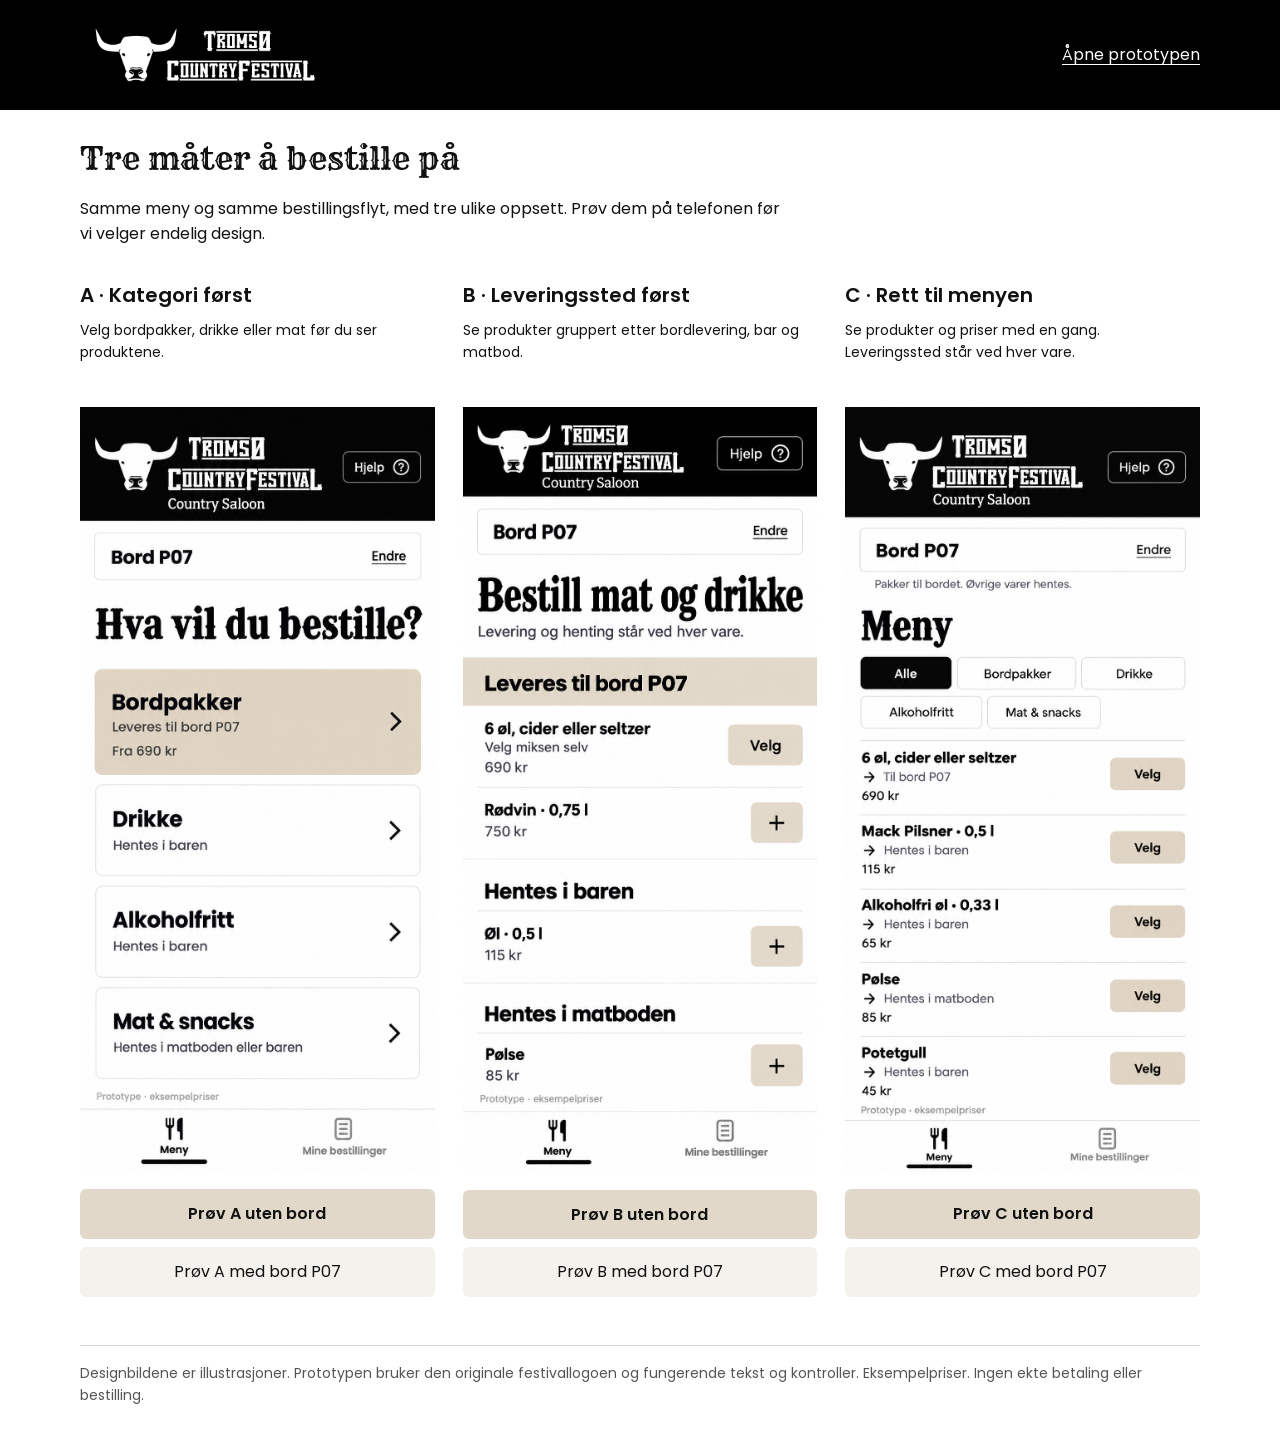
==== design.html @ c2294c07 "Add Country Saloon mobile design gallery and demo assets" ====
<!doctype html>
<html lang="nb">
<meta charset="utf-8">
<meta name="viewport" content="width=device-width, initial-scale=1">
<meta name="theme-color" content="#000000">
<title>Tre menyforslag · Country Saloon</title>
<style>
@font-face{font-family:Poppins;src:url(assets/Poppins-Regular.ttf);font-weight:400;font-display:swap}@font-face{font-family:Poppins;src:url(assets/Poppins-SemiBold.ttf);font-weight:600;font-display:swap}@font-face{font-family:Rye;src:url(assets/Rye.ttf);font-display:swap}
*{box-sizing:border-box}body{margin:0;background:#fff;color:#111;font:16px/1.6 Poppins,Arial,sans-serif}header{background:#000;color:#fff;padding:24px max(20px,calc((100vw - 1120px)/2));display:flex;align-items:center;gap:24px;flex-wrap:wrap}header img{width:248px;max-width:100%;height:auto}header a{margin-left:auto;color:#fff;text-underline-offset:4px;min-height:44px;display:inline-flex;align-items:center}main{max-width:1160px;margin:auto;padding:28px 20px 48px}h1{font:32px/1.3 Rye,Georgia,serif;margin:0 0 16px}h2{font-size:20px;margin:0 0 8px}p{max-width:70ch;margin:0 0 20px}.options{display:grid;grid-template-columns:repeat(3,minmax(0,1fr));gap:28px;margin-top:32px}.options article{min-width:0}.options article>p{font-size:14px;min-height:68px}.options img{display:block;width:100%;height:auto;background:#f4f2ed}.actions{display:flex;flex-direction:column;gap:8px;margin:16px 0}.actions a{display:block;background:#e1d8c9;color:#111;font-weight:600;padding:12px 16px;min-height:48px;text-decoration:none;text-align:center;border-radius:6px}.actions a:last-child{background:#f4f2ed;font-weight:400}a:focus-visible{outline:3px solid #111;outline-offset:4px}header a:focus-visible{outline-color:#e1d8c9}::selection{color:#fff;background:#111}footer{margin-top:32px;border-top:1px solid #d7d5d1;padding-top:16px;font-size:14px;color:#555}@media(max-width:760px){.options{grid-template-columns:1fr;gap:44px}.options article>p{min-height:0}.options img{max-width:440px;margin:auto}header img{width:216px}h1{font-size:28px}}@media(prefers-reduced-motion:no-preference){a{transition:background-color 140ms ease-out}.actions a:hover{background:#d5c9b5}}
</style>
<header><img src="assets/logo.png" alt="Tromsø Countryfestival"><a href="index.html">Åpne prototypen</a></header>
<main>
<h1>Tre måter å bestille på</h1>
<p>Samme meny og samme bestillingsflyt, med tre ulike oppsett. Prøv dem på telefonen før vi velger endelig design.</p>
<div class="options">
<article><h2>A · Kategori først</h2><p>Velg bordpakker, drikke eller mat før du ser produktene.</p><img src="assets/design-a.png" alt="Design A viser store kategorivalg med leveringsmåte." width="853" height="1844"><div class="actions"><a href="index.html?oppsett=A">Prøv A uten bord</a><a href="index.html?oppsett=A&amp;bord=P07">Prøv A med bord P07</a></div></article>
<article><h2>B · Leveringssted først</h2><p>Se produkter gruppert etter bordlevering, bar og matbod.</p><img src="assets/design-b.png" alt="Design B grupperer varene under hvert leveringssted." width="853" height="1844"><div class="actions"><a href="index.html?oppsett=B">Prøv B uten bord</a><a href="index.html?oppsett=B&amp;bord=P07">Prøv B med bord P07</a></div></article>
<article><h2>C · Rett til menyen</h2><p>Se produkter og priser med en gang. Leveringssted står ved hver vare.</p><img src="assets/design-c.png" alt="Design C viser produktliste med kategorifiltre og leveringssted på hver vare." width="853" height="1844"><div class="actions"><a href="index.html?oppsett=C">Prøv C uten bord</a><a href="index.html?oppsett=C&amp;bord=P07">Prøv C med bord P07</a></div></article>
</div>
<footer>Designbildene er illustrasjoner. Prototypen bruker den originale festivallogoen og fungerende tekst og kontroller. Eksempelpriser. Ingen ekte betaling eller bestilling.</footer>
</main>
</html>
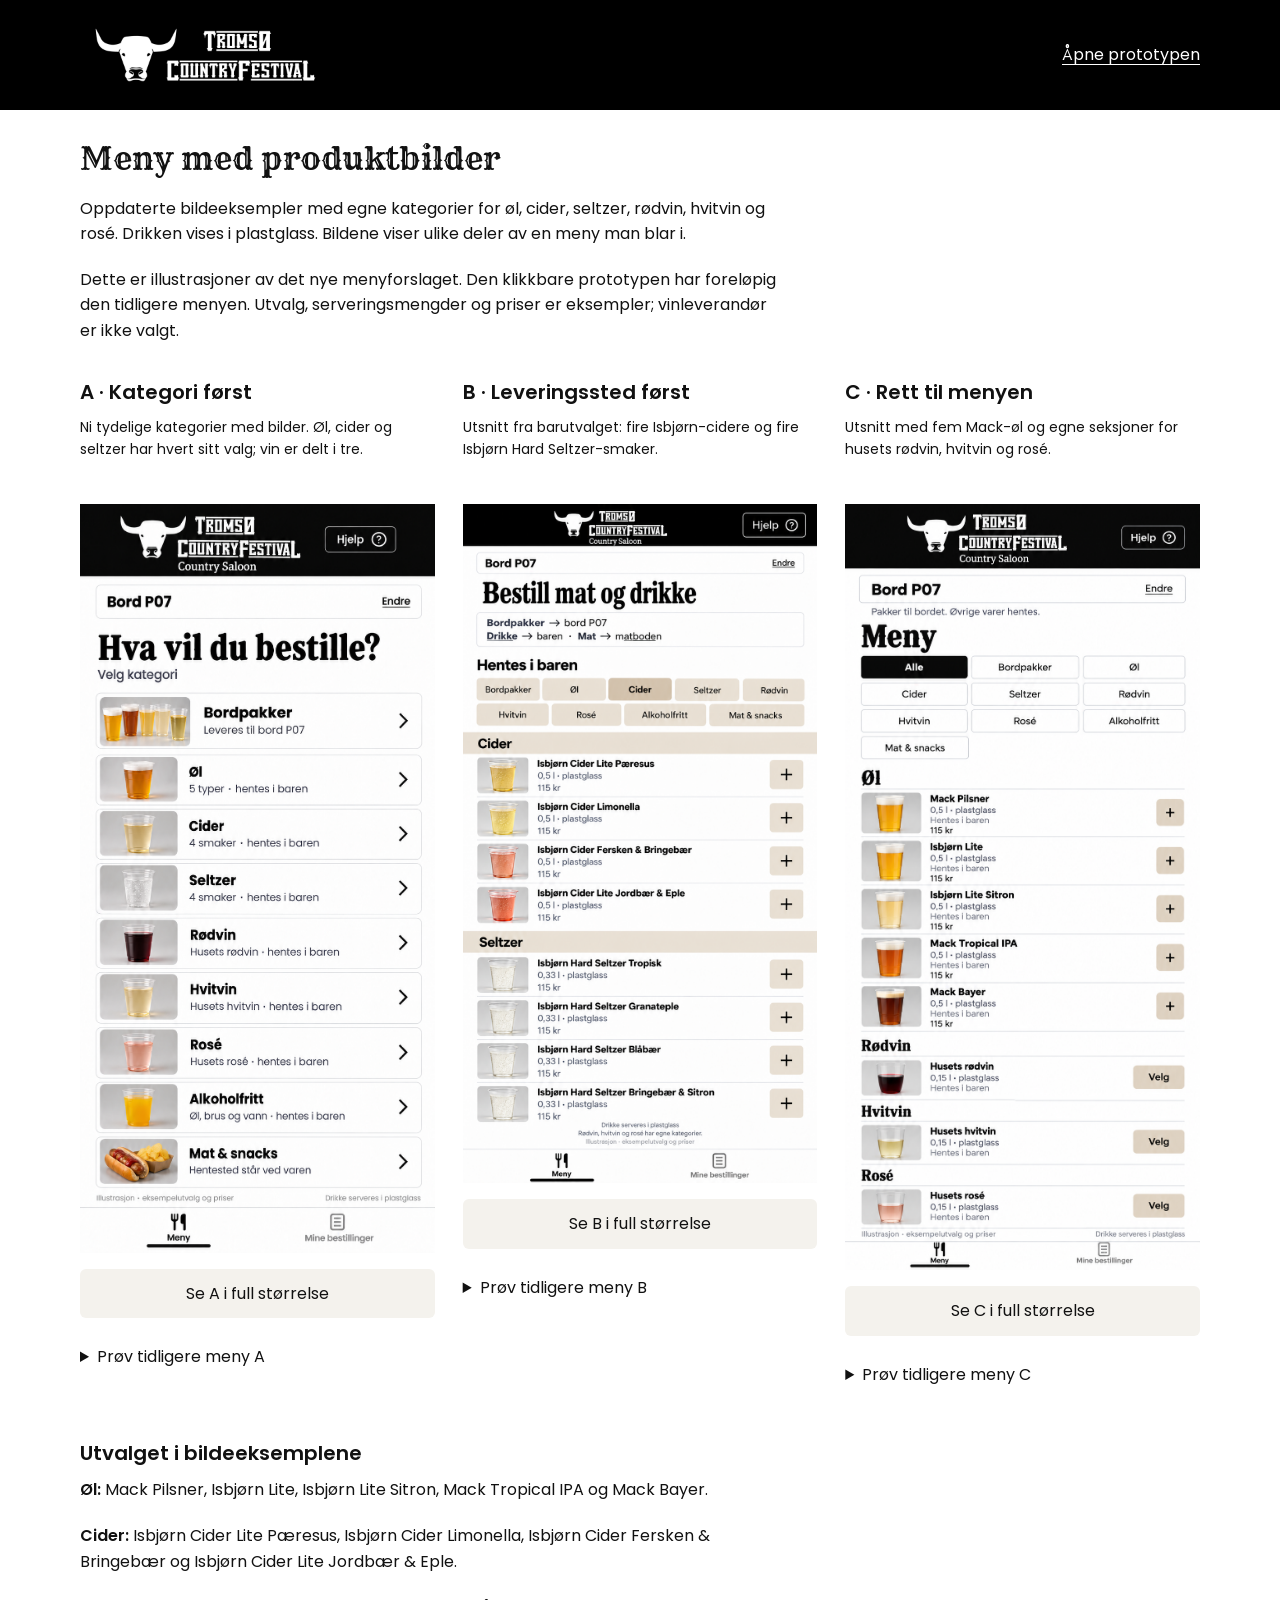
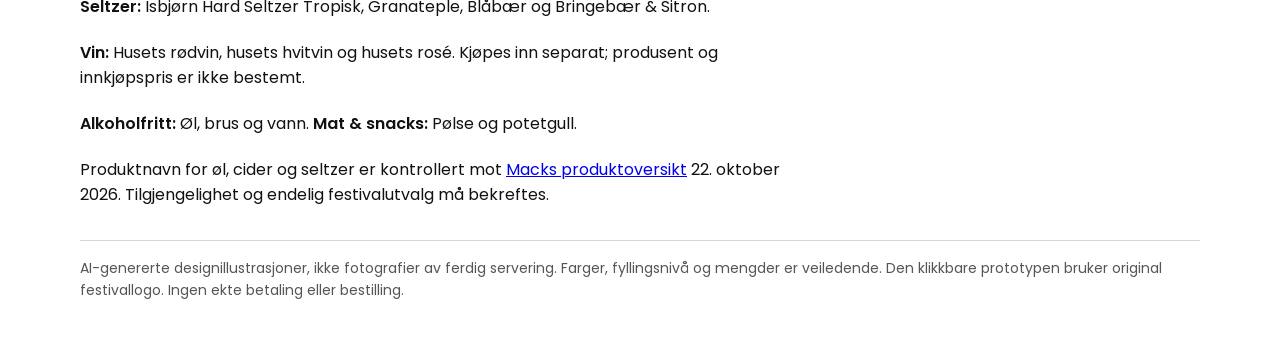
==== commit 5525bc09: "Update menu design examples with Mack selection and plastic cups" ====
--- a/design.html
+++ b/design.html
@@ -8,15 +8,25 @@
 @font-face{font-family:Poppins;src:url(assets/Poppins-Regular.ttf);font-weight:400;font-display:swap}@font-face{font-family:Poppins;src:url(assets/Poppins-SemiBold.ttf);font-weight:600;font-display:swap}@font-face{font-family:Rye;src:url(assets/Rye.ttf);font-display:swap}
 *{box-sizing:border-box}body{margin:0;background:#fff;color:#111;font:16px/1.6 Poppins,Arial,sans-serif}header{background:#000;color:#fff;padding:24px max(20px,calc((100vw - 1120px)/2));display:flex;align-items:center;gap:24px;flex-wrap:wrap}header img{width:248px;max-width:100%;height:auto}header a{margin-left:auto;color:#fff;text-underline-offset:4px;min-height:44px;display:inline-flex;align-items:center}main{max-width:1160px;margin:auto;padding:28px 20px 48px}h1{font:32px/1.3 Rye,Georgia,serif;margin:0 0 16px}h2{font-size:20px;margin:0 0 8px}p{max-width:70ch;margin:0 0 20px}.options{display:grid;grid-template-columns:repeat(3,minmax(0,1fr));gap:28px;margin-top:32px}.options article{min-width:0}.options article>p{font-size:14px;min-height:68px}.options img{display:block;width:100%;height:auto;background:#f4f2ed}.actions{display:flex;flex-direction:column;gap:8px;margin:16px 0}.actions a{display:block;background:#e1d8c9;color:#111;font-weight:600;padding:12px 16px;min-height:48px;text-decoration:none;text-align:center;border-radius:6px}.actions a:last-child{background:#f4f2ed;font-weight:400}a:focus-visible{outline:3px solid #111;outline-offset:4px}header a:focus-visible{outline-color:#e1d8c9}::selection{color:#fff;background:#111}footer{margin-top:32px;border-top:1px solid #d7d5d1;padding-top:16px;font-size:14px;color:#555}@media(max-width:760px){.options{grid-template-columns:1fr;gap:44px}.options article>p{min-height:0}.options img{max-width:440px;margin:auto}header img{width:216px}h1{font-size:28px}}@media(prefers-reduced-motion:no-preference){a{transition:background-color 140ms ease-out}.actions a:hover{background:#d5c9b5}}
 </style>
+<style>summary{min-height:44px;padding:10px 0;cursor:pointer}details a{display:inline-flex;align-items:center;min-height:44px;text-underline-offset:4px}summary:focus-visible{outline:3px solid #111;outline-offset:4px}</style>
 <header><img src="assets/logo.png" alt="Tromsø Countryfestival"><a href="index.html">Åpne prototypen</a></header>
 <main>
-<h1>Tre måter å bestille på</h1>
-<p>Samme meny og samme bestillingsflyt, med tre ulike oppsett. Prøv dem på telefonen før vi velger endelig design.</p>
+<h1>Meny med produktbilder</h1>
+<p>Oppdaterte bildeeksempler med egne kategorier for øl, cider, seltzer, rødvin, hvitvin og rosé. Drikken vises i plastglass. Bildene viser ulike deler av en meny man blar i.</p>
+<p>Dette er illustrasjoner av det nye menyforslaget. Den klikkbare prototypen har foreløpig den tidligere menyen. Utvalg, serveringsmengder og priser er eksempler; vinleverandør er ikke valgt.</p>
 <div class="options">
-<article><h2>A · Kategori først</h2><p>Velg bordpakker, drikke eller mat før du ser produktene.</p><img src="assets/design-a.png" alt="Design A viser store kategorivalg med leveringsmåte." width="853" height="1844"><div class="actions"><a href="index.html?oppsett=A">Prøv A uten bord</a><a href="index.html?oppsett=A&amp;bord=P07">Prøv A med bord P07</a></div></article>
-<article><h2>B · Leveringssted først</h2><p>Se produkter gruppert etter bordlevering, bar og matbod.</p><img src="assets/design-b.png" alt="Design B grupperer varene under hvert leveringssted." width="853" height="1844"><div class="actions"><a href="index.html?oppsett=B">Prøv B uten bord</a><a href="index.html?oppsett=B&amp;bord=P07">Prøv B med bord P07</a></div></article>
-<article><h2>C · Rett til menyen</h2><p>Se produkter og priser med en gang. Leveringssted står ved hver vare.</p><img src="assets/design-c.png" alt="Design C viser produktliste med kategorifiltre og leveringssted på hver vare." width="853" height="1844"><div class="actions"><a href="index.html?oppsett=C">Prøv C uten bord</a><a href="index.html?oppsett=C&amp;bord=P07">Prøv C med bord P07</a></div></article>
+<article><h2>A · Kategori først</h2><p>Ni tydelige kategorier med bilder. Øl, cider og seltzer har hvert sitt valg; vin er delt i tre.</p><img src="assets/design-a-v2.png" alt="Ni kategorier: bordpakker, øl, cider, seltzer, rødvin, hvitvin, rosé, alkoholfritt og mat og snacks. Drikke illustrert i plastglass." width="863" height="1823"><div class="actions"><a href="assets/design-a-v2.png">Se A i full størrelse</a></div><details><summary>Prøv tidligere meny A</summary><p><a href="index.html?oppsett=A&amp;henting=1">Uten bord</a> · <a href="index.html?oppsett=A&amp;bord=P07">Med bord P07</a></p></details></article>
+<article><h2>B · Leveringssted først</h2><p>Utsnitt fra barutvalget: fire Isbjørn-cidere og fire Isbjørn Hard Seltzer-smaker.</p><img src="assets/design-b-v2.png" alt="Cider og seltzer i separate seksjoner, fire Mack-varianter i hver. Plastglass og eksempelstørrelse ved hver vare." width="906" height="1736"><div class="actions"><a href="assets/design-b-v2.png">Se B i full størrelse</a></div><details><summary>Prøv tidligere meny B</summary><p><a href="index.html?oppsett=B&amp;henting=1">Uten bord</a> · <a href="index.html?oppsett=B&amp;bord=P07">Med bord P07</a></p></details></article>
+<article><h2>C · Rett til menyen</h2><p>Utsnitt med fem Mack-øl og egne seksjoner for husets rødvin, hvitvin og rosé.</p><img src="assets/design-c-v2.png" alt="Fem øl: Mack Pilsner, Isbjørn Lite, Isbjørn Lite Sitron, Mack Tropical IPA og Mack Bayer. Deretter rødvin, hvitvin og rosé i separate seksjoner. Alt i plastglass." width="853" height="1844"><div class="actions"><a href="assets/design-c-v2.png">Se C i full størrelse</a></div><details><summary>Prøv tidligere meny C</summary><p><a href="index.html?oppsett=C&amp;henting=1">Uten bord</a> · <a href="index.html?oppsett=C&amp;bord=P07">Med bord P07</a></p></details></article>
 </div>
-<footer>Designbildene er illustrasjoner. Prototypen bruker den originale festivallogoen og fungerende tekst og kontroller. Eksempelpriser. Ingen ekte betaling eller bestilling.</footer>
+<section style="margin-top:40px"><h2>Utvalget i bildeeksemplene</h2>
+<p><strong>Øl:</strong> Mack Pilsner, Isbjørn Lite, Isbjørn Lite Sitron, Mack Tropical IPA og Mack Bayer.</p>
+<p><strong>Cider:</strong> Isbjørn Cider Lite Pæresus, Isbjørn Cider Limonella, Isbjørn Cider Fersken &amp; Bringebær og Isbjørn Cider Lite Jordbær &amp; Eple.</p>
+<p><strong>Seltzer:</strong> Isbjørn Hard Seltzer Tropisk, Granateple, Blåbær og Bringebær &amp; Sitron.</p>
+<p><strong>Vin:</strong> Husets rødvin, husets hvitvin og husets rosé. Kjøpes inn separat; produsent og innkjøpspris er ikke bestemt.</p>
+<p><strong>Alkoholfritt:</strong> Øl, brus og vann. <strong>Mat &amp; snacks:</strong> Pølse og potetgull.</p>
+<p>Produktnavn for øl, cider og seltzer er kontrollert mot <a href="https://mack.no/produkter/">Macks produktoversikt</a> 22. oktober 2026. Tilgjengelighet og endelig festivalutvalg må bekreftes.</p>
+</section>
+<footer>AI-genererte designillustrasjoner, ikke fotografier av ferdig servering. Farger, fyllingsnivå og mengder er veiledende. Den klikkbare prototypen bruker original festivallogo. Ingen ekte betaling eller bestilling.</footer>
 </main>
 </html>
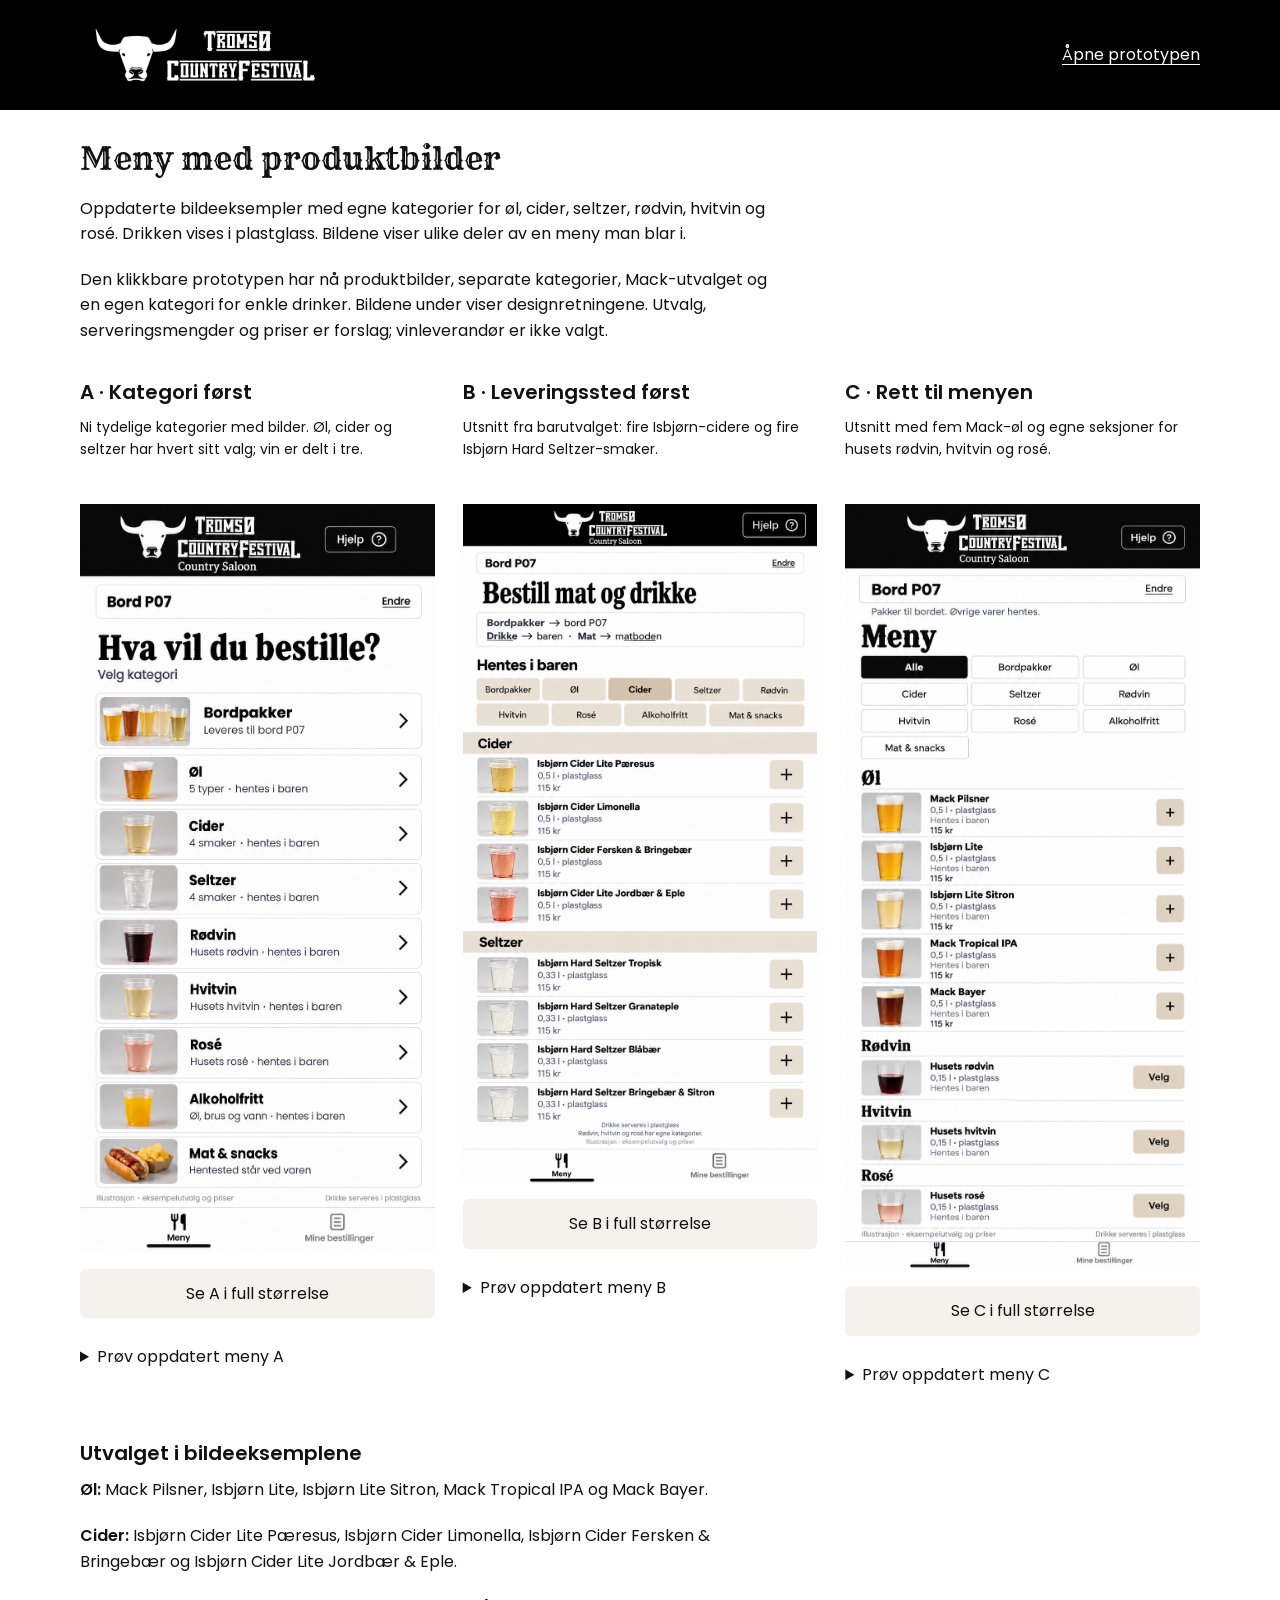
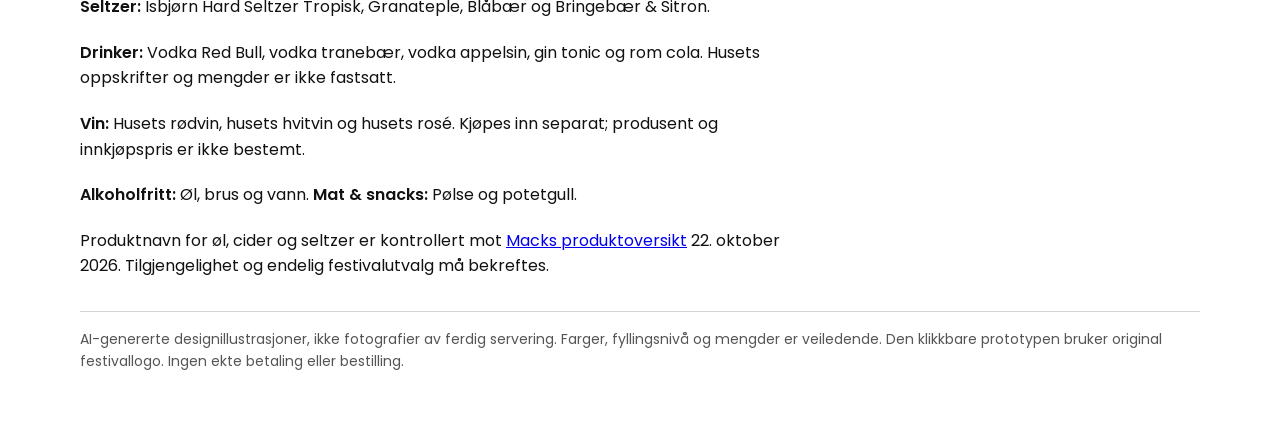
==== commit b542c33c: "Add Mack menu categories, serving images and simple drinks" ====
--- a/design.html
+++ b/design.html
@@ -13,16 +13,17 @@
 <main>
 <h1>Meny med produktbilder</h1>
 <p>Oppdaterte bildeeksempler med egne kategorier for øl, cider, seltzer, rødvin, hvitvin og rosé. Drikken vises i plastglass. Bildene viser ulike deler av en meny man blar i.</p>
-<p>Dette er illustrasjoner av det nye menyforslaget. Den klikkbare prototypen har foreløpig den tidligere menyen. Utvalg, serveringsmengder og priser er eksempler; vinleverandør er ikke valgt.</p>
+<p>Den klikkbare prototypen har nå produktbilder, separate kategorier, Mack-utvalget og en egen kategori for enkle drinker. Bildene under viser designretningene. Utvalg, serveringsmengder og priser er forslag; vinleverandør er ikke valgt.</p>
 <div class="options">
-<article><h2>A · Kategori først</h2><p>Ni tydelige kategorier med bilder. Øl, cider og seltzer har hvert sitt valg; vin er delt i tre.</p><img src="assets/design-a-v2.png" alt="Ni kategorier: bordpakker, øl, cider, seltzer, rødvin, hvitvin, rosé, alkoholfritt og mat og snacks. Drikke illustrert i plastglass." width="863" height="1823"><div class="actions"><a href="assets/design-a-v2.png">Se A i full størrelse</a></div><details><summary>Prøv tidligere meny A</summary><p><a href="index.html?oppsett=A&amp;henting=1">Uten bord</a> · <a href="index.html?oppsett=A&amp;bord=P07">Med bord P07</a></p></details></article>
-<article><h2>B · Leveringssted først</h2><p>Utsnitt fra barutvalget: fire Isbjørn-cidere og fire Isbjørn Hard Seltzer-smaker.</p><img src="assets/design-b-v2.png" alt="Cider og seltzer i separate seksjoner, fire Mack-varianter i hver. Plastglass og eksempelstørrelse ved hver vare." width="906" height="1736"><div class="actions"><a href="assets/design-b-v2.png">Se B i full størrelse</a></div><details><summary>Prøv tidligere meny B</summary><p><a href="index.html?oppsett=B&amp;henting=1">Uten bord</a> · <a href="index.html?oppsett=B&amp;bord=P07">Med bord P07</a></p></details></article>
-<article><h2>C · Rett til menyen</h2><p>Utsnitt med fem Mack-øl og egne seksjoner for husets rødvin, hvitvin og rosé.</p><img src="assets/design-c-v2.png" alt="Fem øl: Mack Pilsner, Isbjørn Lite, Isbjørn Lite Sitron, Mack Tropical IPA og Mack Bayer. Deretter rødvin, hvitvin og rosé i separate seksjoner. Alt i plastglass." width="853" height="1844"><div class="actions"><a href="assets/design-c-v2.png">Se C i full størrelse</a></div><details><summary>Prøv tidligere meny C</summary><p><a href="index.html?oppsett=C&amp;henting=1">Uten bord</a> · <a href="index.html?oppsett=C&amp;bord=P07">Med bord P07</a></p></details></article>
+<article><h2>A · Kategori først</h2><p>Ni tydelige kategorier med bilder. Øl, cider og seltzer har hvert sitt valg; vin er delt i tre.</p><img src="assets/design-a-v2.png" alt="Ni kategorier: bordpakker, øl, cider, seltzer, rødvin, hvitvin, rosé, alkoholfritt og mat og snacks. Drikke illustrert i plastglass." width="863" height="1823"><div class="actions"><a href="assets/design-a-v2.png">Se A i full størrelse</a></div><details><summary>Prøv oppdatert meny A</summary><p><a href="index.html?oppsett=A&amp;henting=1">Uten bord</a> · <a href="index.html?oppsett=A&amp;bord=P07">Med bord P07</a></p></details></article>
+<article><h2>B · Leveringssted først</h2><p>Utsnitt fra barutvalget: fire Isbjørn-cidere og fire Isbjørn Hard Seltzer-smaker.</p><img src="assets/design-b-v2.png" alt="Cider og seltzer i separate seksjoner, fire Mack-varianter i hver. Plastglass og eksempelstørrelse ved hver vare." width="906" height="1736"><div class="actions"><a href="assets/design-b-v2.png">Se B i full størrelse</a></div><details><summary>Prøv oppdatert meny B</summary><p><a href="index.html?oppsett=B&amp;henting=1">Uten bord</a> · <a href="index.html?oppsett=B&amp;bord=P07">Med bord P07</a></p></details></article>
+<article><h2>C · Rett til menyen</h2><p>Utsnitt med fem Mack-øl og egne seksjoner for husets rødvin, hvitvin og rosé.</p><img src="assets/design-c-v2.png" alt="Fem øl: Mack Pilsner, Isbjørn Lite, Isbjørn Lite Sitron, Mack Tropical IPA og Mack Bayer. Deretter rødvin, hvitvin og rosé i separate seksjoner. Alt i plastglass." width="853" height="1844"><div class="actions"><a href="assets/design-c-v2.png">Se C i full størrelse</a></div><details><summary>Prøv oppdatert meny C</summary><p><a href="index.html?oppsett=C&amp;henting=1">Uten bord</a> · <a href="index.html?oppsett=C&amp;bord=P07">Med bord P07</a></p></details></article>
 </div>
 <section style="margin-top:40px"><h2>Utvalget i bildeeksemplene</h2>
 <p><strong>Øl:</strong> Mack Pilsner, Isbjørn Lite, Isbjørn Lite Sitron, Mack Tropical IPA og Mack Bayer.</p>
 <p><strong>Cider:</strong> Isbjørn Cider Lite Pæresus, Isbjørn Cider Limonella, Isbjørn Cider Fersken &amp; Bringebær og Isbjørn Cider Lite Jordbær &amp; Eple.</p>
 <p><strong>Seltzer:</strong> Isbjørn Hard Seltzer Tropisk, Granateple, Blåbær og Bringebær &amp; Sitron.</p>
+<p><strong>Drinker:</strong> Vodka Red Bull, vodka tranebær, vodka appelsin, gin tonic og rom cola. Husets oppskrifter og mengder er ikke fastsatt.</p>
 <p><strong>Vin:</strong> Husets rødvin, husets hvitvin og husets rosé. Kjøpes inn separat; produsent og innkjøpspris er ikke bestemt.</p>
 <p><strong>Alkoholfritt:</strong> Øl, brus og vann. <strong>Mat &amp; snacks:</strong> Pølse og potetgull.</p>
 <p>Produktnavn for øl, cider og seltzer er kontrollert mot <a href="https://mack.no/produkter/">Macks produktoversikt</a> 22. oktober 2026. Tilgjengelighet og endelig festivalutvalg må bekreftes.</p>
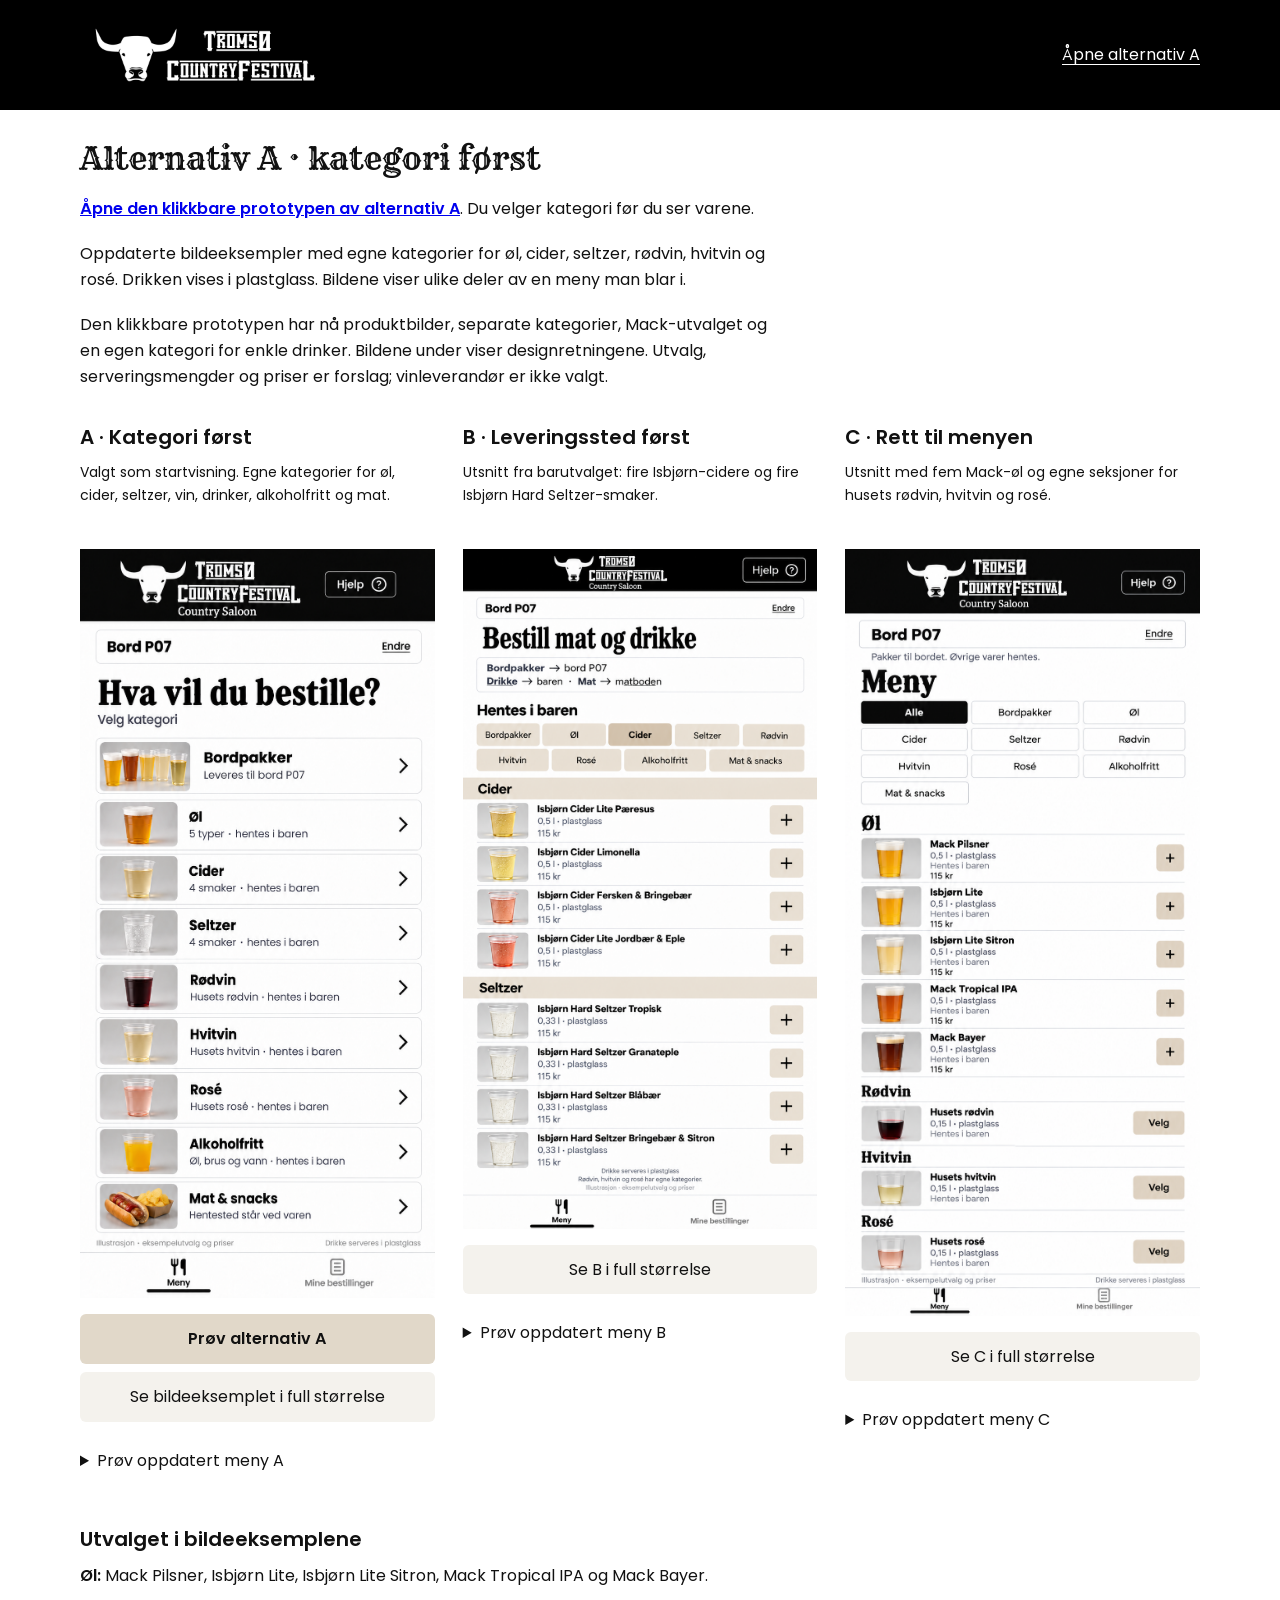
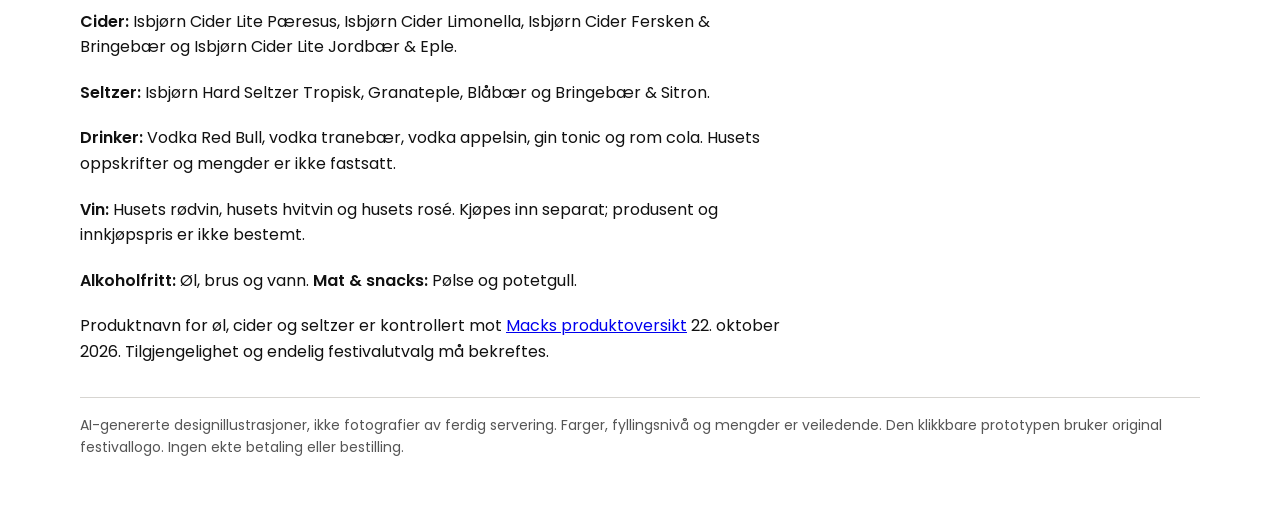
==== commit 0a193dd7: "Make category-first layout A the default prototype" ====
--- a/design.html
+++ b/design.html
@@ -9,13 +9,14 @@
 *{box-sizing:border-box}body{margin:0;background:#fff;color:#111;font:16px/1.6 Poppins,Arial,sans-serif}header{background:#000;color:#fff;padding:24px max(20px,calc((100vw - 1120px)/2));display:flex;align-items:center;gap:24px;flex-wrap:wrap}header img{width:248px;max-width:100%;height:auto}header a{margin-left:auto;color:#fff;text-underline-offset:4px;min-height:44px;display:inline-flex;align-items:center}main{max-width:1160px;margin:auto;padding:28px 20px 48px}h1{font:32px/1.3 Rye,Georgia,serif;margin:0 0 16px}h2{font-size:20px;margin:0 0 8px}p{max-width:70ch;margin:0 0 20px}.options{display:grid;grid-template-columns:repeat(3,minmax(0,1fr));gap:28px;margin-top:32px}.options article{min-width:0}.options article>p{font-size:14px;min-height:68px}.options img{display:block;width:100%;height:auto;background:#f4f2ed}.actions{display:flex;flex-direction:column;gap:8px;margin:16px 0}.actions a{display:block;background:#e1d8c9;color:#111;font-weight:600;padding:12px 16px;min-height:48px;text-decoration:none;text-align:center;border-radius:6px}.actions a:last-child{background:#f4f2ed;font-weight:400}a:focus-visible{outline:3px solid #111;outline-offset:4px}header a:focus-visible{outline-color:#e1d8c9}::selection{color:#fff;background:#111}footer{margin-top:32px;border-top:1px solid #d7d5d1;padding-top:16px;font-size:14px;color:#555}@media(max-width:760px){.options{grid-template-columns:1fr;gap:44px}.options article>p{min-height:0}.options img{max-width:440px;margin:auto}header img{width:216px}h1{font-size:28px}}@media(prefers-reduced-motion:no-preference){a{transition:background-color 140ms ease-out}.actions a:hover{background:#d5c9b5}}
 </style>
 <style>summary{min-height:44px;padding:10px 0;cursor:pointer}details a{display:inline-flex;align-items:center;min-height:44px;text-underline-offset:4px}summary:focus-visible{outline:3px solid #111;outline-offset:4px}</style>
-<header><img src="assets/logo.png" alt="Tromsø Countryfestival"><a href="index.html">Åpne prototypen</a></header>
+<header><img src="assets/logo.png" alt="Tromsø Countryfestival"><a href="index.html?oppsett=A&amp;v=4">Åpne alternativ A</a></header>
 <main>
-<h1>Meny med produktbilder</h1>
+<h1>Alternativ A · kategori først</h1>
+<p><a href="index.html?oppsett=A&amp;v=4"><strong>Åpne den klikkbare prototypen av alternativ A</strong></a>. Du velger kategori før du ser varene.</p>
 <p>Oppdaterte bildeeksempler med egne kategorier for øl, cider, seltzer, rødvin, hvitvin og rosé. Drikken vises i plastglass. Bildene viser ulike deler av en meny man blar i.</p>
 <p>Den klikkbare prototypen har nå produktbilder, separate kategorier, Mack-utvalget og en egen kategori for enkle drinker. Bildene under viser designretningene. Utvalg, serveringsmengder og priser er forslag; vinleverandør er ikke valgt.</p>
 <div class="options">
-<article><h2>A · Kategori først</h2><p>Ni tydelige kategorier med bilder. Øl, cider og seltzer har hvert sitt valg; vin er delt i tre.</p><img src="assets/design-a-v2.png" alt="Ni kategorier: bordpakker, øl, cider, seltzer, rødvin, hvitvin, rosé, alkoholfritt og mat og snacks. Drikke illustrert i plastglass." width="863" height="1823"><div class="actions"><a href="assets/design-a-v2.png">Se A i full størrelse</a></div><details><summary>Prøv oppdatert meny A</summary><p><a href="index.html?oppsett=A&amp;henting=1">Uten bord</a> · <a href="index.html?oppsett=A&amp;bord=P07">Med bord P07</a></p></details></article>
+<article><h2>A · Kategori først</h2><p>Valgt som startvisning. Egne kategorier for øl, cider, seltzer, vin, drinker, alkoholfritt og mat.</p><img src="assets/design-a-v2.png" alt="Ni kategorier: bordpakker, øl, cider, seltzer, rødvin, hvitvin, rosé, alkoholfritt og mat og snacks. Drikke illustrert i plastglass." width="863" height="1823"><div class="actions"><a href="index.html?oppsett=A&amp;v=4">Prøv alternativ A</a><a href="assets/design-a-v2.png">Se bildeeksemplet i full størrelse</a></div><details><summary>Prøv oppdatert meny A</summary><p><a href="index.html?oppsett=A&amp;henting=1">Uten bord</a> · <a href="index.html?oppsett=A&amp;bord=P07">Med bord P07</a></p></details></article>
 <article><h2>B · Leveringssted først</h2><p>Utsnitt fra barutvalget: fire Isbjørn-cidere og fire Isbjørn Hard Seltzer-smaker.</p><img src="assets/design-b-v2.png" alt="Cider og seltzer i separate seksjoner, fire Mack-varianter i hver. Plastglass og eksempelstørrelse ved hver vare." width="906" height="1736"><div class="actions"><a href="assets/design-b-v2.png">Se B i full størrelse</a></div><details><summary>Prøv oppdatert meny B</summary><p><a href="index.html?oppsett=B&amp;henting=1">Uten bord</a> · <a href="index.html?oppsett=B&amp;bord=P07">Med bord P07</a></p></details></article>
 <article><h2>C · Rett til menyen</h2><p>Utsnitt med fem Mack-øl og egne seksjoner for husets rødvin, hvitvin og rosé.</p><img src="assets/design-c-v2.png" alt="Fem øl: Mack Pilsner, Isbjørn Lite, Isbjørn Lite Sitron, Mack Tropical IPA og Mack Bayer. Deretter rødvin, hvitvin og rosé i separate seksjoner. Alt i plastglass." width="853" height="1844"><div class="actions"><a href="assets/design-c-v2.png">Se C i full størrelse</a></div><details><summary>Prøv oppdatert meny C</summary><p><a href="index.html?oppsett=C&amp;henting=1">Uten bord</a> · <a href="index.html?oppsett=C&amp;bord=P07">Med bord P07</a></p></details></article>
 </div>
